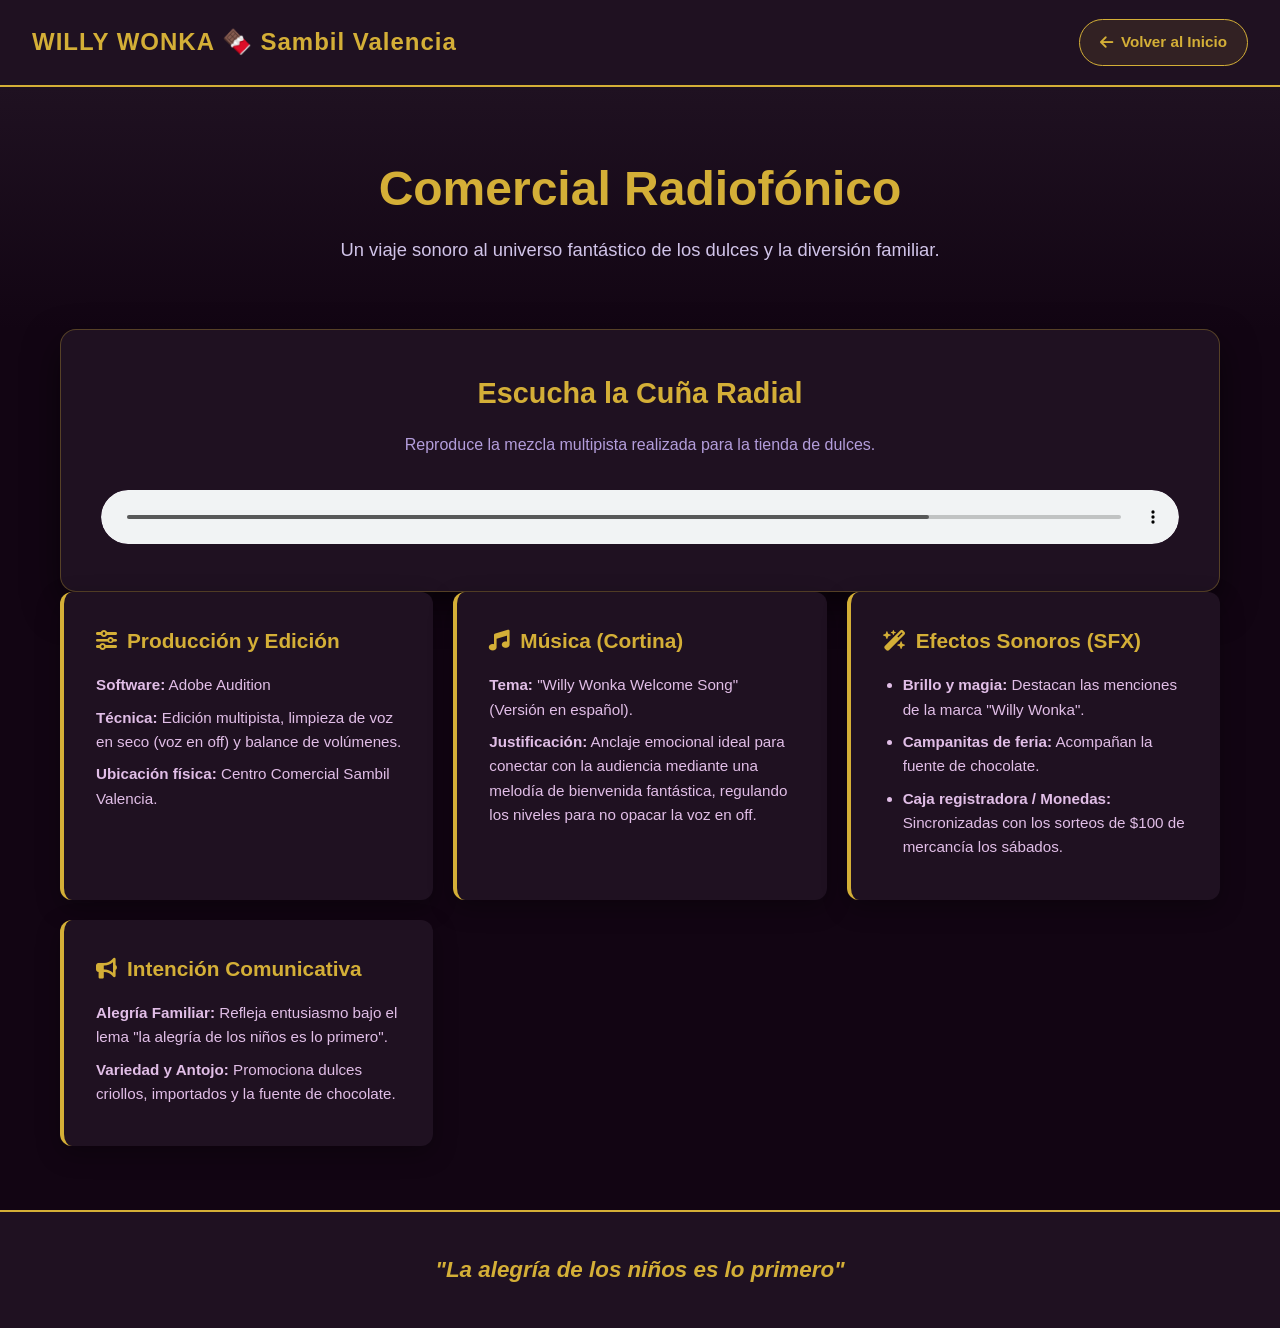
==== cliente-audiocorp.html @ c655f0b3 "Add files via upload" ====
<!DOCTYPE html>
<html lang="es">
<head>
    <meta charset="UTF-8">
    <meta name="viewport" content="width=device-width, initial-scale=1.0">
    <title>Willy Wonka - Comercial Radiofónico</title>
    <!-- FontAwesome para íconos -->
    <link rel="stylesheet" href="https://cdnjs.cloudflare.com/ajax/libs/font-awesome/6.4.2/css/all.min.css">
    
    <style>
        :root {
            --wonka-morado: #4a154b;
            --wonka-dorado: #d4af37;
            --wonka-crema: #fff9e6;
            --wonka-oscuro: #120513;
            --wonka-gris: #1f1121;
        }

        * {
            margin: 0;
            padding: 0;
            box-sizing: border-box;
            font-family: 'Segoe UI', Tahoma, Geneva, Verdana, sans-serif;
        }

        body {
            background-color: var(--wonka-oscuro);
            color: var(--wonka-crema);
            line-height: 1.6;
        }

        /* Header */
        header {
            background: var(--wonka-gris);
            border-bottom: 2px solid var(--wonka-dorado);
            padding: 1.2rem 2rem;
            display: flex;
            justify-content: space-between;
            align-items: center;
        }

        .logo {
            font-size: 1.5rem;
            font-weight: 800;
            color: var(--wonka-dorado);
            letter-spacing: 1px;
        }

        /* Botón de Regreso */
        .btn-volver {
            display: inline-flex;
            align-items: center;
            gap: 8px;
            background-color: rgba(212, 175, 55, 0.1);
            color: var(--wonka-dorado);
            border: 1px solid var(--wonka-dorado);
            padding: 10px 20px;
            border-radius: 50px;
            text-decoration: none;
            font-size: 0.95rem;
            font-weight: 600;
            transition: all 0.3s ease;
        }

        .btn-volver:hover {
            background-color: var(--wonka-dorado);
            color: var(--wonka-oscuro);
            transform: translateY(-2px);
            box-shadow: 0 6px 20px rgba(212, 175, 55, 0.3);
        }

        .btn-volver:hover i {
            transform: translateX(-4px);
        }

        .btn-volver i {
            transition: transform 0.3s ease;
        }

        /* Hero Section */
        .hero {
            text-align: center;
            padding: 4rem 2rem;
            background: linear-gradient(180deg, var(--wonka-gris) 0%, var(--wonka-oscuro) 100%);
        }

        .hero h1 {
            font-size: 3rem;
            color: var(--wonka-dorado);
            margin-bottom: 0.5rem;
        }

        .hero p {
            font-size: 1.15rem;
            color: #d1c4e9;
            max-width: 700px;
            margin: 0 auto;
        }

        /* Sección del Reproductor de Audio */
        .audio-section {
            max-width: 900px;
            margin: 0 auto;
            padding: 0 1.5rem;
        }

        .audio-card {
            background: var(--wonka-gris);
            border: 1px solid rgba(212, 175, 55, 0.3);
            border-radius: 16px;
            padding: 2.5rem;
            box-shadow: 0 15px 35px rgba(0,0,0,0.5);
            text-align: center;
        }

        .audio-card h2 {
            color: var(--wonka-dorado);
            font-size: 1.8rem;
            margin-bottom: 1rem;
        }

        .audio-card p {
            color: #b39ddb;
            margin-bottom: 2rem;
        }

        /* Estilo personalizado para el reproductor nativo */
        audio {
            width: 100%;
            border-radius: 30px;
            outline: none;
            background: #2d1630;
        }

        /* Contenedor de Información Técnica y Detalles */
        .info-section {
            max-width: 1000px;
            margin: 3rem auto;
            padding: 0 1.5rem;
        }

        .info-grid {
            display: grid;
            grid-template-columns: repeat(auto-fit, minmax(280px, 1fr));
            gap: 2rem;
        }

        .info-box {
            background: var(--wonka-gris);
            border-radius: 12px;
            padding: 2rem;
            border-left: 4px solid var(--wonka-dorado);
            box-shadow: 0 8px 25px rgba(0,0,0,0.3);
        }

        .info-box h3 {
            color: var(--wonka-dorado);
            font-size: 1.3rem;
            margin-bottom: 1rem;
            display: flex;
            align-items: center;
            gap: 10px;
        }

        .info-box p, .info-box li {
            font-size: 0.95rem;
            color: #e1bee7;
            margin-bottom: 0.5rem;
        }

        .info-box ul {
            padding-left: 20px;
        }

        /* Footer / Cierre */
        footer {
            background: var(--wonka-gris);
            text-align: center;
            padding: 2.5rem 1rem;
            border-top: 2px solid var(--wonka-dorado);
            margin-top: 4rem;
        }

        footer h3 {
            color: var(--wonka-dorado);
            font-size: 1.4rem;
            font-style: italic;
        }

        /* --- CONFIGURACIÓN UNIVERSAL RESPONSIVA --- */

:root {
    --max-ancho-contenedor: 1200px;
}

/* Reset global para evitar desbordamientos en móviles */
* {
    margin: 0;
    padding: 0;
    box-sizing: border-box;
}

body {
    font-family: 'Segoe UI', Tahoma, Geneva, Verdana, sans-serif;
    overflow-x: hidden; /* Evita el scroll horizontal molesto en teléfonos */
}

/* Imágenes y videos adaptables fluidos (Nunca se salen de la pantalla) */
img, video, iframe {
    max-width: 100%;
    height: auto;
    display: block;
}

/* Contenedores generales fluidos */
.container, .gallery-section, .video-section, .audio-section, .info-section {
    width: 100%;
    max-width: var(--max-ancho-contenedor);
    margin: 0 auto;
    padding-left: 20px;
    padding-right: 20px;
}

/* --- ADAPTABILIDAD AUTOMÁTICA EN GRID Y FLEXBOX --- */

/* Las cuadrículas (tarjetas, botones, portafolios) se acomodan solas según el espacio */
.contacto-grid-grande, 
.gallery-grid, 
.specs-grid, 
.info-grid {
    display: grid;
    grid-template-columns: repeat(auto-fit, minmax(280px, 1fr));
    gap: 20px;
}

/* --- MEDIA QUERIES (PUNTOS DE QUIEBRE PARA DISPOSITIVOS) --- */

/* Para Tablets y Laptops medianas (Pantallas menores a 992px) */
@media screen and (max-width: 992px) {
    header {
        padding: 1rem 1.5rem;
    }
    
    .hero h1 {
        font-size: 2.2rem !important;
    }

    .hero p {
        font-size: 1rem !important;
    }
}

/* Para Teléfonos Celulares (Pantallas menores a 768px) */
@media screen and (max-width: 768px) {
    /* Los encabezados pasan de estar en línea a apilarse verticalmente */
    header {
        flex-direction: column;
        gap: 15px;
        text-align: center;
    }

    .nexa-nav ul {
        flex-direction: column;
        gap: 10px;
    }

    /* Reducción de títulos grandes para que no rompan el diseño en iPhone o Android */
    .hero h1 {
        font-size: 1.8rem !important;
    }

    /* Las tarjetas ocupan el 100% del ancho del celular */
    .contacto-grid-grande, 
    .gallery-grid, 
    .specs-grid, 
    .info-grid {
        grid-template-columns: 1fr;
    }

    /* Márgenes internos más compactos para aprovechar la pantalla del móvil */
    .action-card, .image-content, .info-box, .audio-card {
        padding: 20px !important;
    }
}

/* Para Celulares muy pequeños (iPhone SE, dispositivos antiguos de menos de 480px) */
@media screen and (max-width: 480px) {
    .hero {
        padding: 2.5rem 1rem;
    }

    .hero h1 {
        font-size: 1.5rem !important;
    }

    .btn-volver, .btn-action {
        width: 100%;
        text-align: center;
        justify-content: center;
    }
}
    </style>
</head>
<body>

    <!-- Header con botón de regreso -->
    <header>
        <div class="logo">WILLY WONKA 🍫 Sambil Valencia</div>
        <a href="index.html" class="btn-volver">
            <i class="fas fa-arrow-left"></i> Volver al Inicio
        </a>
    </header>

    <!-- Hero Section -->
    <section class="hero">
        <h1>Comercial Radiofónico</h1>
        <p>Un viaje sonoro al universo fantástico de los dulces y la diversión familiar.</p>
    </section>

    <!-- Sección del Reproductor de Audio -->
    <section class="audio-section">
        <div class="audio-card">
            <h2>Escucha la Cuña Radial</h2>
            <p>Reproduce la mezcla multipista realizada para la tienda de dulces.</p>
            
            <!-- Reproductor de audio HTML5 -->
            <audio controls>
                <!-- Reemplaza 'tu-audio.mp3' con la ruta de tu archivo de audio real -->
                <source src="Comercial Willy Wonka.mp3" type="audio/mpeg">
                Tu navegador no soporta el elemento de audio.
            </audio>
        </div>
    </section>

    <!-- Sección de Detalles del Informe de Producción -->
    <section class="info-section">
        <div class="info-grid">
            
            <!-- Producción y Software -->
            <div class="info-box">
                <h3><i class="fas fa-sliders-h"></i> Producción y Edición</h3>
                <p><strong>Software:</strong> Adobe Audition</p>
                <p><strong>Técnica:</strong> Edición multipista, limpieza de voz en seco (voz en off) y balance de volúmenes.</p>
                <p><strong>Ubicación física:</strong> Centro Comercial Sambil Valencia.</p>
            </div>

            <!-- Música de Fondo -->
            <div class="info-box">
                <h3><i class="fas fa-music"></i> Música (Cortina)</h3>
                <p><strong>Tema:</strong> "Willy Wonka Welcome Song" (Versión en español).</p>
                <p><strong>Justificación:</strong> Anclaje emocional ideal para conectar con la audiencia mediante una melodía de bienvenida fantástica, regulando los niveles para no opacar la voz en off.</p>
            </div>

            <!-- Efectos de Sonido (SFX) -->
            <div class="info-box">
                <h3><i class="fas fa-wand-magic-sparkles"></i> Efectos Sonoros (SFX)</h3>
                <ul>
                    <li><strong>Brillo y magia:</strong> Destacan las menciones de la marca "Willy Wonka".</li>
                    <li><strong>Campanitas de feria:</strong> Acompañan la fuente de chocolate.</li>
                    <li><strong>Caja registradora / Monedas:</strong> Sincronizadas con los sorteos de $100 de mercancía los sábados.</li>
                </ul>
            </div>

            <!-- Intención Comunicativa -->
            <div class="info-box">
                <h3><i class="fas fa-bullhorn"></i> Intención Comunicativa</h3>
                <p><strong>Alegría Familiar:</strong> Refleja entusiasmo bajo el lema "la alegría de los niños es lo primero".</p>
                <p><strong>Variedad y Antojo:</strong> Promociona dulces criollos, importados y la fuente de chocolate.</p>
            </div>

        </div>
    </section>

    <!-- Cierre -->
    <footer>
        <h3>"La alegría de los niños es lo primero"</h3>
    </footer>

</body>
</html>
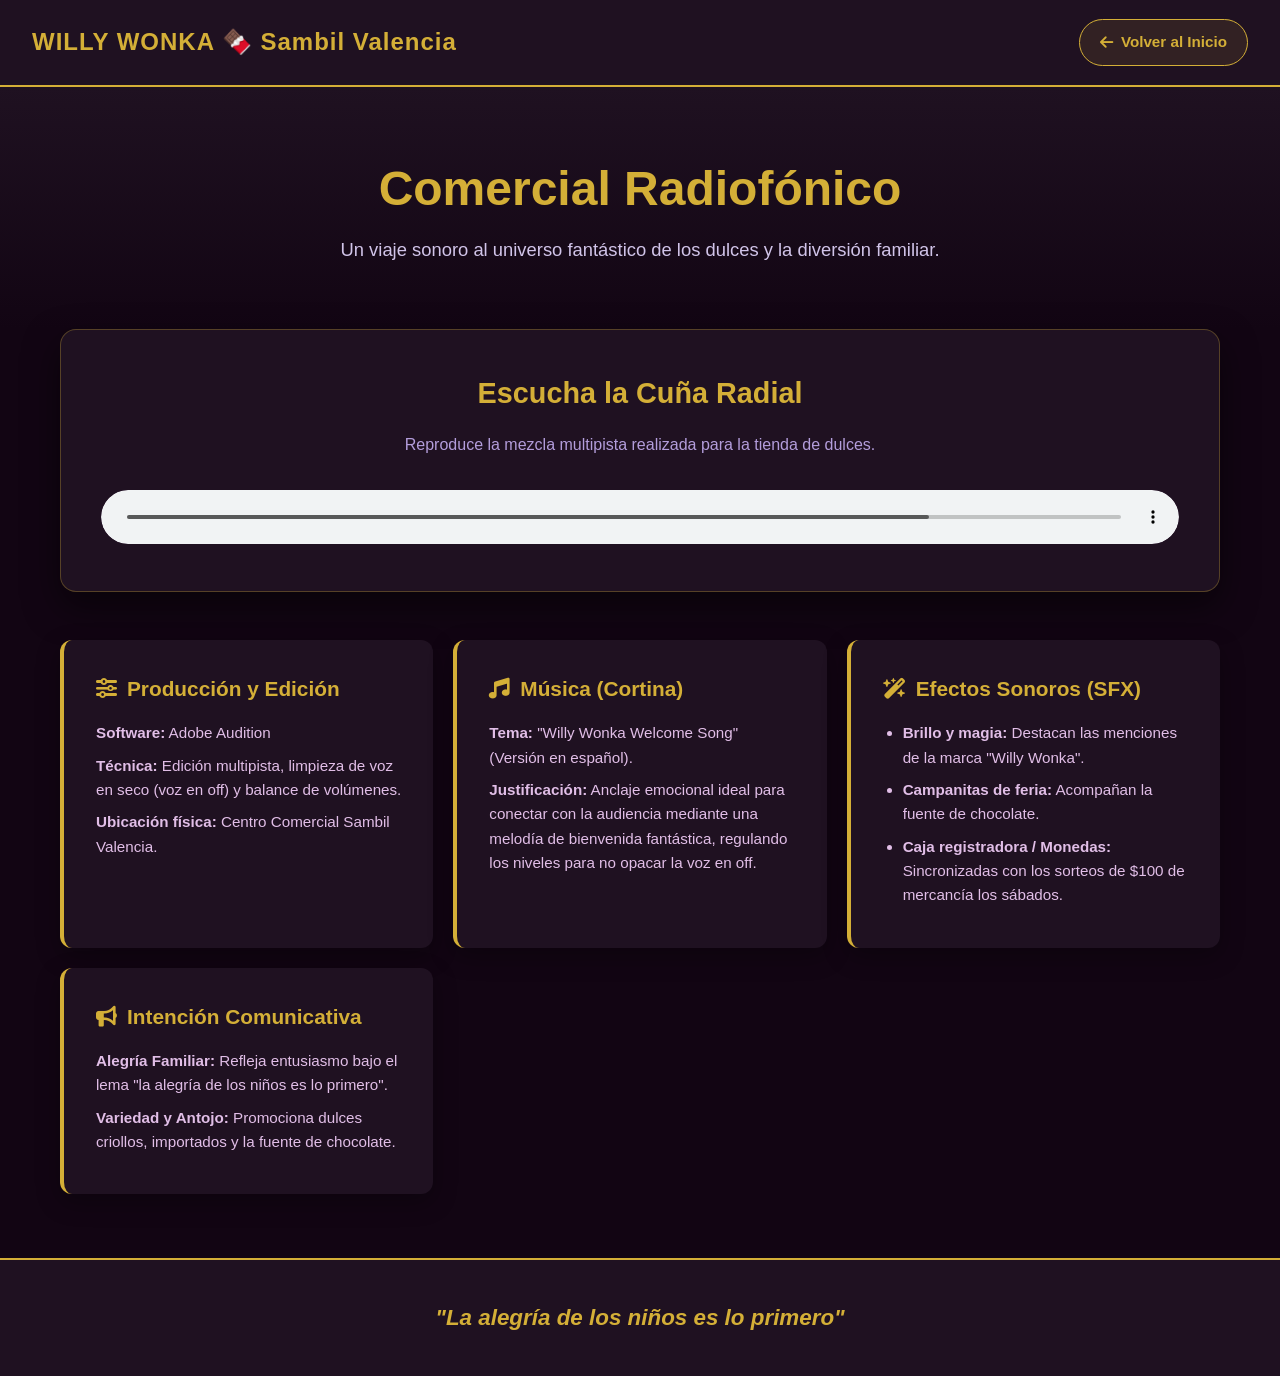
==== commit d4ed9436: "Add files via upload" ====
--- a/cliente-audiocorp.html
+++ b/cliente-audiocorp.html
@@ -8,6 +8,64 @@
     <link rel="stylesheet" href="https://cdnjs.cloudflare.com/ajax/libs/font-awesome/6.4.2/css/all.min.css">
     
     <style>
+
+                    /* =========================================================
+   CORRECCIONES RESPONSIVAS PARA MÓVILES (ANDROID & APPLE)
+   ========================================================= */
+
+/* Adaptación fluida de textos para Tablets */
+@media screen and (max-width: 992px) {
+    h1 { font-size: 2.2rem !important; }
+    h2, .section-title { font-size: 1.8rem !important; }
+    p, li { font-size: 1rem !important; }
+}
+
+/* Adaptación estricta para Teléfonos (Infinix, iPhone, etc.) */
+@media screen and (max-width: 768px) {
+    
+    /* 1. TEXTOS: Reducción de tamaño obligatoria para móviles */
+    h1 { font-size: 1.8rem !important; line-height: 1.2 !important; }
+    h2, .section-title { font-size: 1.4rem !important; line-height: 1.3 !important; }
+    h3 { font-size: 1.15rem !important; }
+    p, li, span, a { font-size: 0.95rem !important; line-height: 1.5 !important; }
+
+    /* 2. CENTRADO PERFECTO: Fuerza a que "Nuestro Equipo" y los portafolios se centren */
+    .portfolio-grid, .info-grid, .gallery-grid, .team-grid {
+        display: flex !important;
+        flex-direction: column !important; /* Apila todo hacia abajo */
+        align-items: center !important; /* Centra todo en el medio de la pantalla */
+        justify-content: center !important;
+        gap: 25px !important; /* 3. SEPARACIÓN: Soluciona las tarjetas pegadas */
+    }
+
+    /* Evita que las tarjetas se estiren feo hacia los lados y las centra */
+    .client-card, .info-box, .image-card, .team-card, .audio-card {
+        width: 100% !important;
+        max-width: 360px !important; /* Ancho máximo para que se vea elegante en el cel */
+        margin-left: auto !important;
+        margin-right: auto !important;
+        margin-bottom: 20px !important; /* Separación extra por si acaso */
+        text-align: center !important; /* Centra textos e imágenes internas */
+    }
+
+    /* Solución específica para Willy Wonka (Audiocorp) */
+    .audio-section {
+        margin-bottom: 3rem !important; /* Separa el reproductor de las cajas de info */
+        padding-left: 15px !important;
+        padding-right: 15px !important;
+    }
+
+    .audio-card {
+        padding: 20px 15px !important; /* Ajusta el padding para que el reproductor no se salga */
+    }
+}
+
+/* Para teléfonos extremadamente pequeños */
+@media screen and (max-width: 400px) {
+    h1 { font-size: 1.5rem !important; }
+    h2, .section-title { font-size: 1.25rem !important; }
+}
+
         :root {
             --wonka-morado: #4a154b;
             --wonka-dorado: #d4af37;
@@ -216,7 +274,7 @@
 .container, .gallery-section, .video-section, .audio-section, .info-section {
     width: 100%;
     max-width: var(--max-ancho-contenedor);
-    margin: 0 auto;
+    margin: 5 auto;
     padding-left: 20px;
     padding-right: 20px;
 }
